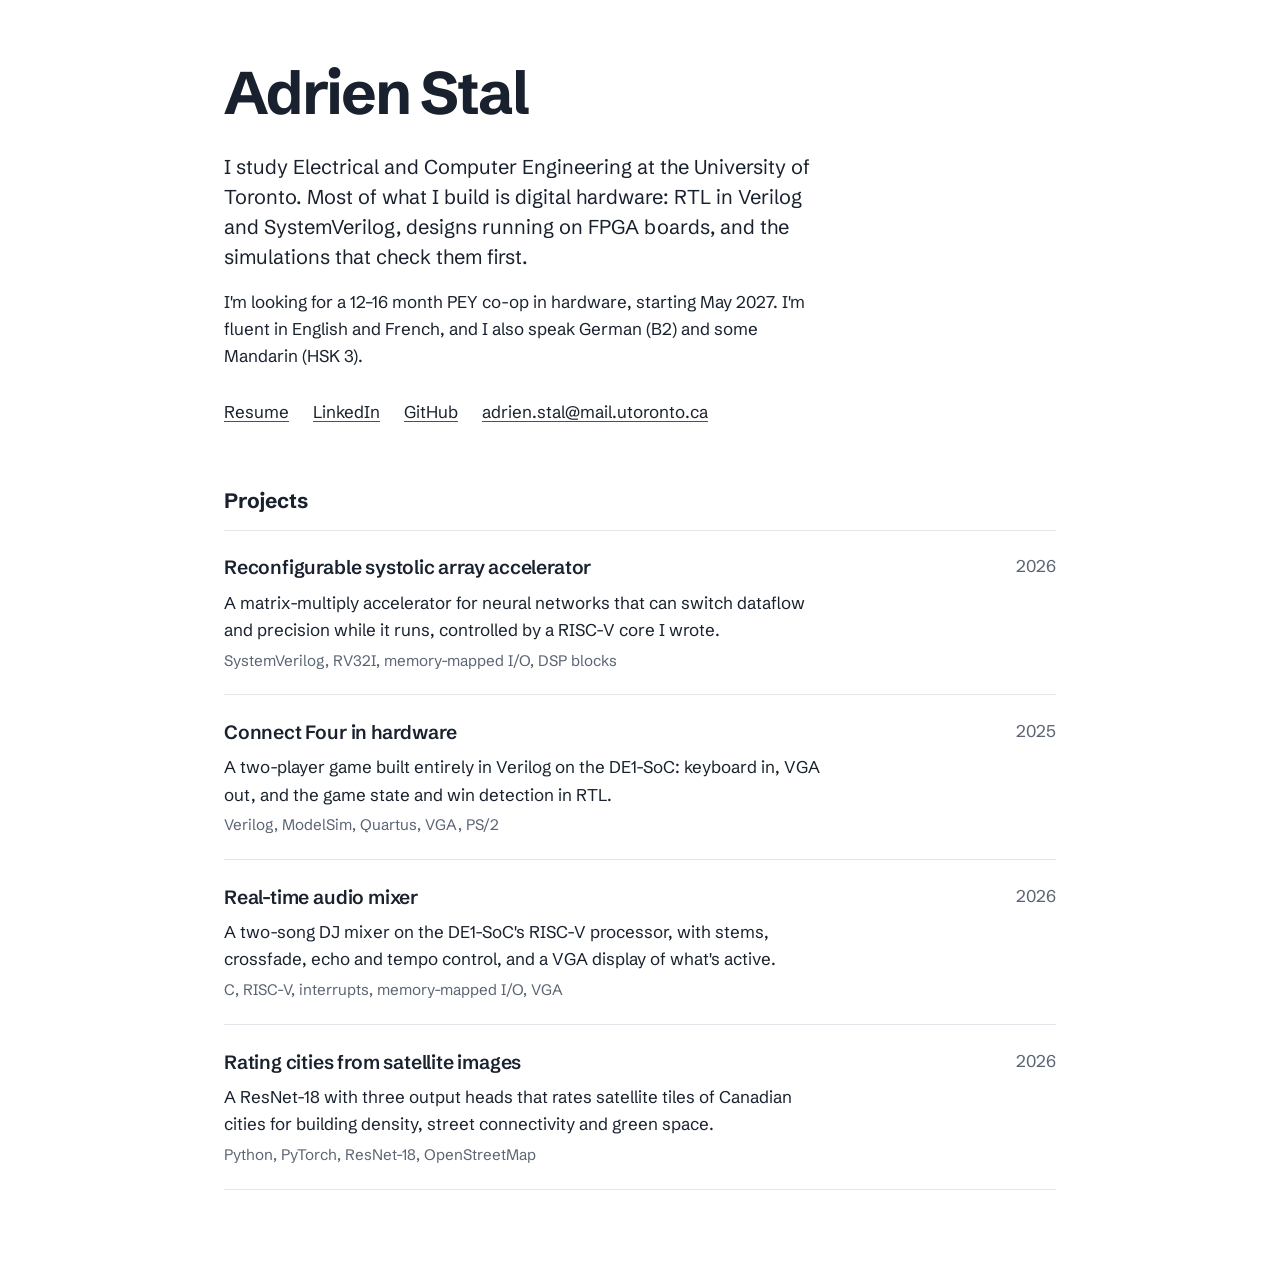
==== index.html @ 6d42d27f "Add portfolio site with four project pages Home page with intro and project list, plus pages for the" ====
<!doctype html>
<html lang="en">
<head>
  <meta charset="utf-8">
  <meta name="viewport" content="width=device-width, initial-scale=1">
  <title>Adrien Stal</title>
  <meta name="description" content="Adrien Stal, Electrical and Computer Engineering student at the University of Toronto. Digital design, FPGA and computer architecture projects.">
  <link rel="icon" href="favicon.svg" type="image/svg+xml">
  <link rel="preconnect" href="https://fonts.googleapis.com">
  <link rel="preconnect" href="https://fonts.gstatic.com" crossorigin>
  <link href="https://fonts.googleapis.com/css2?family=Schibsted+Grotesk:wght@400;500;600;700&display=swap" rel="stylesheet">
  <link rel="stylesheet" href="style.css">
</head>
<body>
  <main class="page">

    <header class="intro">
      <h1>Adrien Stal</h1>
      <p class="lede">I study Electrical and Computer Engineering at the University of Toronto. Most of what I build is digital hardware: RTL in Verilog and SystemVerilog, designs running on FPGA boards, and the simulations that check them first.</p>
      <p>I'm looking for a 12–16 month PEY co-op in hardware, starting May 2027. I'm fluent in English and French, and I also speak German (B2) and some Mandarin (HSK 3).</p>
      <ul class="contact">
        <li><a href="resume.pdf">Resume</a></li>
        <li><a href="https://www.linkedin.com/in/adrien-stal-5344b8339">LinkedIn</a></li>
        <li><a href="https://github.com/adrienstl">GitHub</a></li>
        <li><a href="mailto:adrien.stal@mail.utoronto.ca">adrien.stal@mail.utoronto.ca</a></li>
      </ul>
    </header>

    <h2 class="home-section-title">Projects</h2>
    <ul class="projects">
      <li>
        <a href="systolic-array/">
          <span class="title">Reconfigurable systolic array accelerator</span>
          <span class="year">2026</span>
          <span class="summary">A matrix-multiply accelerator for neural networks that can switch dataflow and precision while it runs, controlled by a RISC-V core I wrote.</span>
          <span class="tools">SystemVerilog, RV32I, memory-mapped I/O, DSP blocks</span>
        </a>
      </li>
      <li>
        <a href="connect-four/">
          <span class="title">Connect Four in hardware</span>
          <span class="year">2025</span>
          <span class="summary">A two-player game built entirely in Verilog on the DE1-SoC: keyboard in, VGA out, and the game state and win detection in RTL.</span>
          <span class="tools">Verilog, ModelSim, Quartus, VGA, PS/2</span>
        </a>
      </li>
      <li>
        <a href="audio-mixer/">
          <span class="title">Real-time audio mixer</span>
          <span class="year">2026</span>
          <span class="summary">A two-song DJ mixer on the DE1-SoC's RISC-V processor, with stems, crossfade, echo and tempo control, and a VGA display of what's active.</span>
          <span class="tools">C, RISC-V, interrupts, memory-mapped I/O, VGA</span>
        </a>
      </li>
      <li>
        <a href="urban-cnn/">
          <span class="title">Rating cities from satellite images</span>
          <span class="year">2026</span>
          <span class="summary">A ResNet-18 with three output heads that rates satellite tiles of Canadian cities for building density, street connectivity and green space.</span>
          <span class="tools">Python, PyTorch, ResNet-18, OpenStreetMap</span>
        </a>
      </li>
    </ul>

  </main>
</body>
</html>
---- style.css ----
/* Site styles for adrienstl.github.io */

:root {
  --paper: #ffffff;
  --ink: #18212d;
  --muted: #5a6472;
  --rule: #e2e5e9;
  --panel: #f3f5f6;
  --accent: #1a6b50;

  --text-width: 38rem;
  --page-width: 54rem;
}

*,
*::before,
*::after {
  box-sizing: border-box;
}

html {
  -webkit-text-size-adjust: 100%;
}

body {
  margin: 0;
  background: var(--paper);
  color: var(--ink);
  font-family: "Schibsted Grotesk", system-ui, -apple-system, "Segoe UI", sans-serif;
  font-size: 1.0625rem;
  line-height: 1.6;
  text-rendering: optimizeLegibility;
}

img {
  display: block;
  max-width: 100%;
  height: auto;
}

a {
  color: inherit;
  text-decoration: underline;
  text-decoration-color: var(--accent);
  text-decoration-thickness: 1px;
  text-underline-offset: 0.2em;
}

a:hover {
  color: var(--accent);
  text-decoration-thickness: 2px;
}

a:focus-visible {
  outline: 2px solid var(--accent);
  outline-offset: 3px;
  border-radius: 2px;
}

.page {
  max-width: var(--page-width);
  margin: 0 auto;
  padding: 3.5rem 1rem 5rem;
}

/* Text column. Figures are allowed to run wider. */
.page > p,
.page > h2,
.page > h3,
.page > ul:not(.projects),
.page > ol,
.page > dl {
  max-width: var(--text-width);
}

h1,
h2,
h3 {
  line-height: 1.2;
  font-weight: 700;
  margin: 0;
}

h1 {
  font-size: 2.5rem;
  letter-spacing: -0.025em;
}

h2 {
  font-size: 1.3rem;
  letter-spacing: -0.01em;
  margin-top: 3rem;
  margin-bottom: 0.75rem;
}

p,
ul,
ol {
  margin: 0 0 1rem;
}

ul,
ol {
  padding-left: 1.25rem;
}

li + li {
  margin-top: 0.4rem;
}

strong {
  font-weight: 600;
}

code {
  font-family: ui-monospace, "SF Mono", Menlo, Consolas, monospace;
  font-size: 0.9em;
}

/* ---------- Home ---------- */

.intro h1 {
  font-size: clamp(2.6rem, 8vw, 3.75rem);
  letter-spacing: -0.035em;
  margin-bottom: 1.5rem;
}

.intro p {
  max-width: var(--text-width);
}

.intro .lede {
  font-size: 1.25rem;
  line-height: 1.5;
}

.contact {
  display: flex;
  flex-wrap: wrap;
  gap: 0.5rem 1.5rem;
  list-style: none;
  padding: 0;
  margin: 1.75rem 0 0;
}

.contact li + li {
  margin-top: 0;
}

.projects {
  list-style: none;
  padding: 0;
  margin: 0;
  border-top: 1px solid var(--rule);
}

.projects li {
  margin: 0;
  border-bottom: 1px solid var(--rule);
}

.projects a {
  display: grid;
  grid-template-columns: 1fr auto;
  column-gap: 2rem;
  padding: 1.35rem 0;
  text-decoration: none;
}

.projects a:hover {
  color: inherit;
}

.projects .title {
  font-size: 1.2rem;
  font-weight: 600;
  letter-spacing: -0.01em;
}

.projects a:hover .title {
  color: var(--accent);
  text-decoration: underline;
  text-decoration-thickness: 2px;
  text-underline-offset: 0.2em;
}

.projects .year {
  color: var(--muted);
}

.projects .summary {
  grid-column: 1 / -1;
  max-width: var(--text-width);
  margin-top: 0.35rem;
}

.projects .tools {
  grid-column: 1 / -1;
  color: var(--muted);
  font-size: 0.95rem;
  margin-top: 0.35rem;
}

.home-section-title {
  margin-top: 4rem;
  margin-bottom: 1rem;
}

/* ---------- Project pages ---------- */

.home-link {
  display: inline-block;
  font-weight: 600;
  text-decoration: none;
  margin-bottom: 3rem;
}

.home-link:hover {
  text-decoration: underline;
}

.project-head {
  margin-bottom: 2.5rem;
}

.project-head h1 {
  margin-bottom: 0.75rem;
  max-width: 40rem;
}

.project-head p {
  margin: 0;
  color: var(--muted);
}

.project-head .tools {
  margin-top: 0.15rem;
}

.lead {
  font-size: 1.2rem;
  line-height: 1.5;
}

figure {
  margin: 2.25rem 0;
}

a.zoom {
  display: block;
  cursor: zoom-in;
}

figure.panel img {
  background: var(--panel);
}

figure.bordered img {
  border: 1px solid var(--rule);
}

figcaption {
  max-width: var(--text-width);
  color: var(--muted);
  font-size: 0.95rem;
  margin-top: 0.65rem;
}

.photos {
  display: grid;
  grid-template-columns: repeat(3, 1fr);
  gap: 0.75rem;
  margin: 2.25rem 0;
}

.photos figure {
  margin: 0;
}

.photos img {
  aspect-ratio: 16 / 9.4;
  object-fit: cover;
  width: 100%;
}

.photos figcaption {
  margin-top: 0.4rem;
}

.table-wrap {
  max-width: 46rem;
  overflow-x: auto;
  margin: 1.5rem 0 1.75rem;
}

table {
  border-collapse: collapse;
  width: 100%;
  font-size: 0.97rem;
}

th,
td {
  text-align: left;
  padding: 0.55rem 1rem 0.55rem 0;
  border-bottom: 1px solid var(--rule);
  vertical-align: top;
}

th {
  font-weight: 600;
  white-space: nowrap;
}

td:first-child {
  white-space: nowrap;
}

thead th {
  border-bottom-color: var(--ink);
}

td.num,
th.num {
  text-align: right;
  padding-right: 0;
  padding-left: 1rem;
}

tr.total td {
  font-weight: 600;
}

.files {
  list-style: none;
  padding: 0;
}

.files li {
  padding-left: 0;
}

.files .note {
  display: block;
  color: var(--muted);
  font-size: 0.95rem;
}

.next {
  margin-top: 4.5rem;
  padding-top: 1.5rem;
  border-top: 1px solid var(--rule);
  display: flex;
  flex-wrap: wrap;
  justify-content: space-between;
  gap: 1rem 2rem;
}

.next span {
  display: block;
  color: var(--muted);
  font-size: 0.95rem;
}

.next a {
  font-weight: 600;
}

/* ---------- Small screens ---------- */

@media (max-width: 560px) {
  body {
    font-size: 1rem;
  }

  .page {
    padding-top: 2.25rem;
  }

  h1 {
    font-size: 2rem;
  }

  .intro .lede,
  .lead {
    font-size: 1.1rem;
  }

  .home-link {
    margin-bottom: 2rem;
  }

  .projects a {
    grid-template-columns: 1fr;
  }

  .projects .year {
    order: -1;
    font-size: 0.95rem;
  }

  .photos {
    gap: 0.5rem;
  }

  .photos figcaption {
    font-size: 0.85rem;
  }

  th,
  td {
    padding-right: 0.6rem;
  }
}
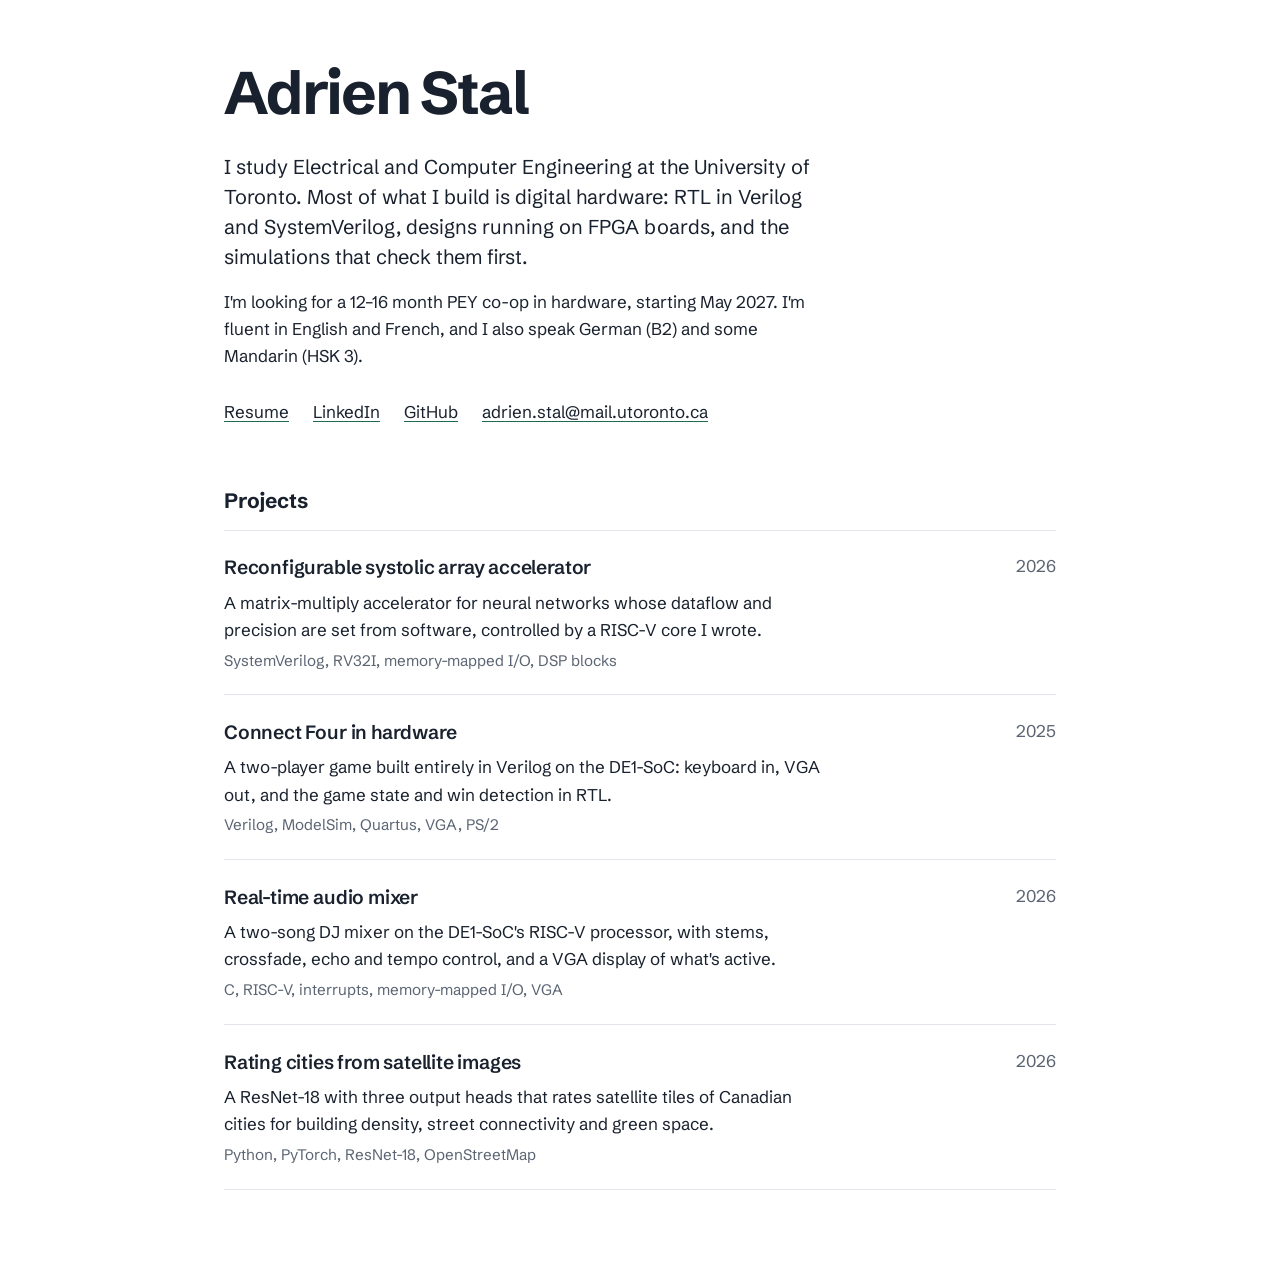
==== commit 41fec8e4: "Systolic array page: fix two details after checking against the RTL Operand buffer B feeds the array" ====
--- a/index.html
+++ b/index.html
@@ -32,7 +32,7 @@
         <a href="systolic-array/">
           <span class="title">Reconfigurable systolic array accelerator</span>
           <span class="year">2026</span>
-          <span class="summary">A matrix-multiply accelerator for neural networks that can switch dataflow and precision while it runs, controlled by a RISC-V core I wrote.</span>
+          <span class="summary">A matrix-multiply accelerator for neural networks whose dataflow and precision are set from software, controlled by a RISC-V core I wrote.</span>
           <span class="tools">SystemVerilog, RV32I, memory-mapped I/O, DSP blocks</span>
         </a>
       </li>
